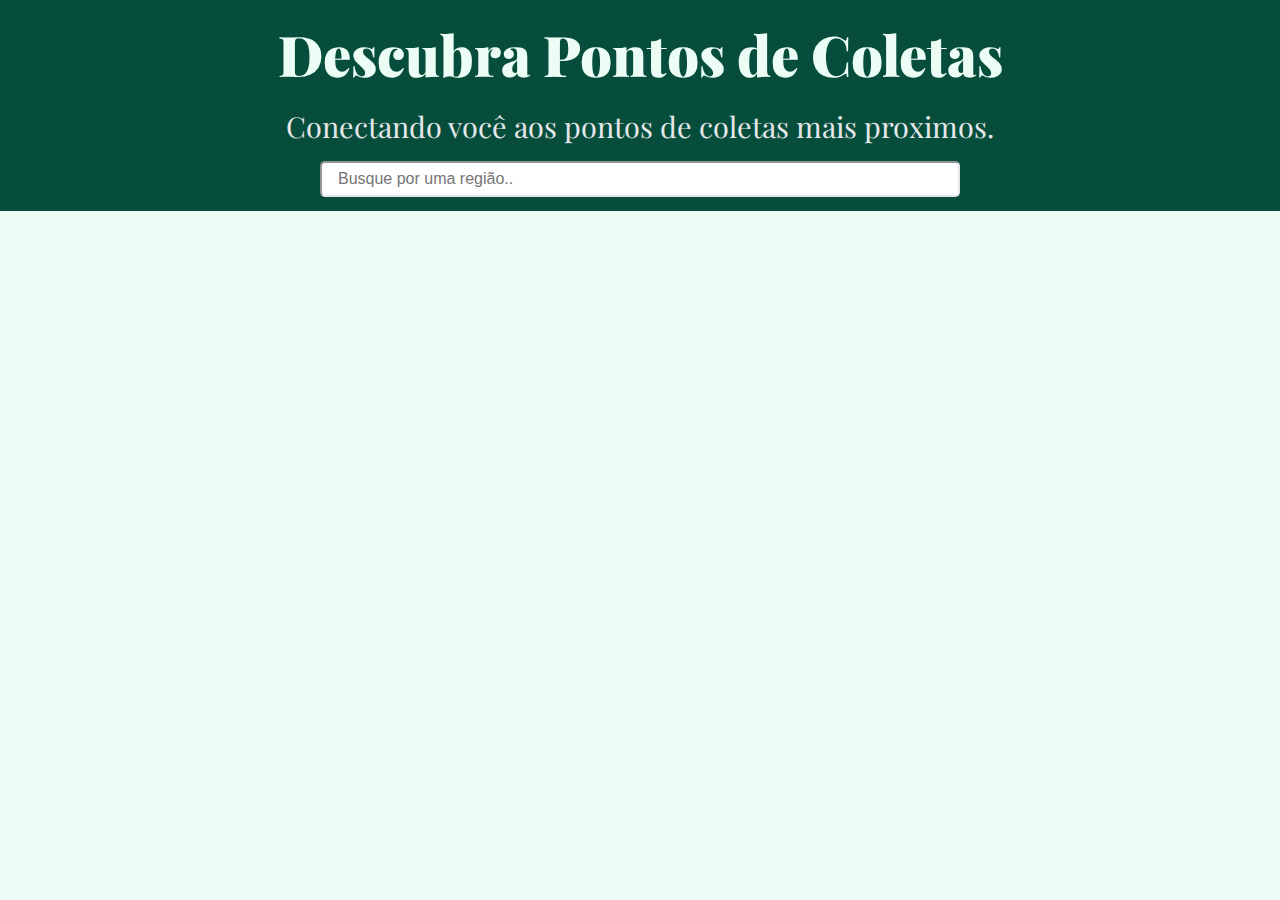
==== frontend/index.html @ 5cf9ed04 "Criando e estilizando header" ====
<!DOCTYPE html>
<html lang="en">
  <head>
    <meta charset="UTF-8" />
    <meta name="viewport" content="width=device-width, initial-scale=1.0" />
    <link rel="stylesheet" href="style.css" />
    <link rel="preconnect" href="https://fonts.googleapis.com" />
    <link rel="preconnect" href="https://fonts.gstatic.com" crossorigin />
    <link
      href="https://fonts.googleapis.com/css2?family=Playfair+Display:ital,wght@0,400..900;1,400..900&display=swap"
      rel="stylesheet"
    />
    <title>Green Manager</title>
  </head>
  <body>
    <header class="header">
      <h1 class="header-primary">Descubra Pontos de Coletas</h1>
      <h3 class="header-secondary">
        Conectando você aos pontos de coletas mais proximos.
      </h3>
      <input class="header-input" type="text" placeholder="Busque por uma região.." />
    </header>
  </body>
</html>
---- frontend/style.css ----
*{
    margin: 0;
    padding: 0;
    box-sizing: border-box;
}

body{
    background-color:#ECFDF5;
}

.header{
    display: flex;
    flex-direction: column;
    align-items: center;
    justify-content: center;
    background-color: #064E3B;
    gap: 1rem;
    border-bottom: 1px solid #064E3B;
}

.header .header-primary,
.header .header-secondary{
    font-family: "Playfair Display", serif;
}

.header-primary{
    margin-top: 1rem;
    font-size: 1.2rem;
    font-weight: 900;
    color: #ECFDF5;

}

.header-secondary{
    font-weight: 400;
    font-size: 1rem;
    color: #E5E7EB;
}

.header-input{
    height: 2rem;
    width: 70%;
    border-radius: 0.3rem;
    padding: 1rem;
    margin-bottom: .8rem;
    border-color: #E5E7EB;
}



@media (min-width:768px) {
    .header-primary{
        font-size: 3.5rem;
    }

    .header-secondary{
        font-size: 1.8rem;
    }

    .header-input{
        width: 50%;
        font-size: 1rem;
    }


}
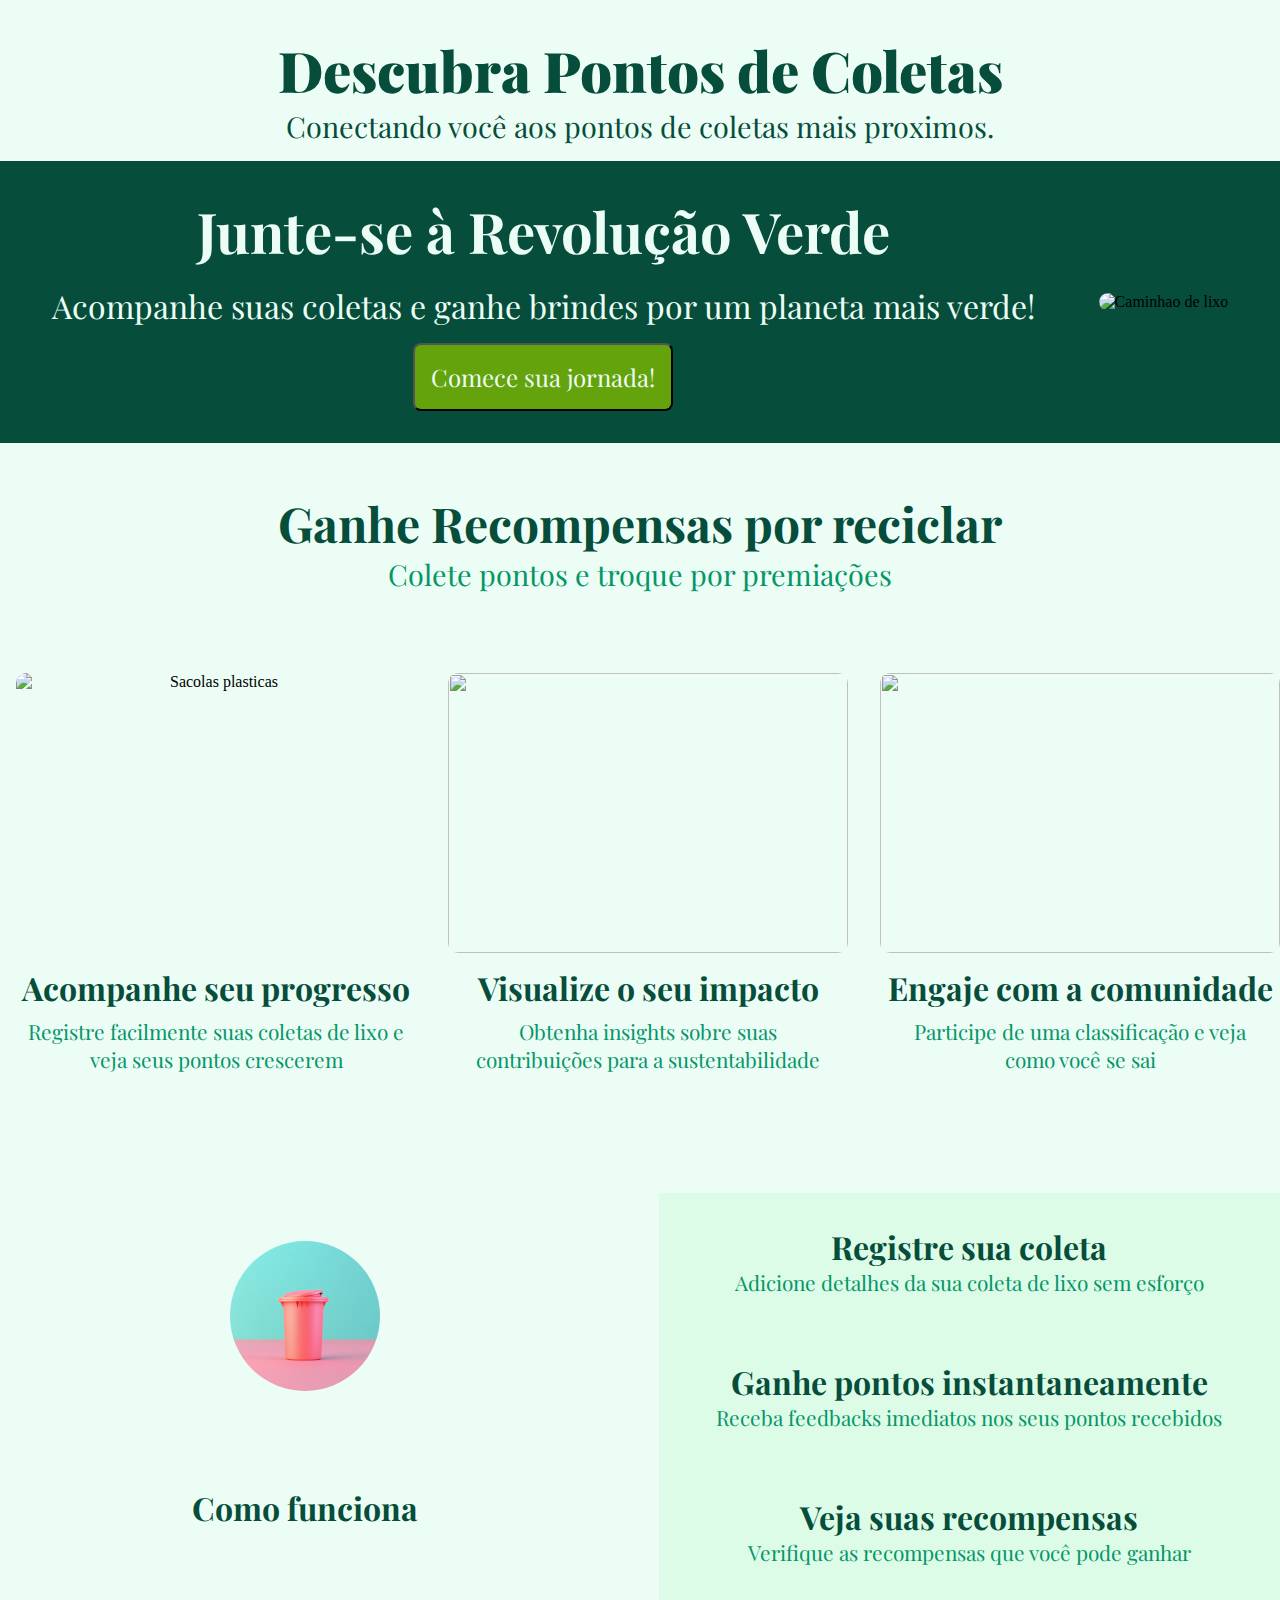
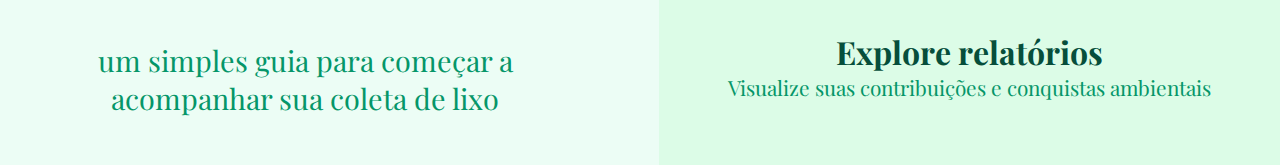
==== commit c93fb89b: "criando e estilizando section instructions" ====
--- a/frontend/index.html
+++ b/frontend/index.html
@@ -3,7 +3,7 @@
   <head>
     <meta charset="UTF-8" />
     <meta name="viewport" content="width=device-width, initial-scale=1.0" />
-    <link rel="stylesheet" href="style.css" />
+    <link rel="stylesheet" href="./styles/style.css" />
     <link rel="preconnect" href="https://fonts.googleapis.com" />
     <link rel="preconnect" href="https://fonts.gstatic.com" crossorigin />
     <link
@@ -18,7 +18,68 @@
       <h3 class="header-secondary">
         Conectando você aos pontos de coletas mais proximos.
       </h3>
-      <input class="header-input" type="text" placeholder="Busque por uma região.." />
     </header>
+    <section class="hero">
+      <div class="hero-box">
+        <div class="hero-cta">
+          <h2>Junte-se à Revolução Verde</h2>
+          <p>
+            Acompanhe suas coletas e ganhe brindes por um planeta mais verde!
+          </p>
+          <button class="hero-btn">Comece sua jornada!</button>
+        </div>
+        <div class="hero-img">
+          <img src="./assets/ON5RS90.jpg" alt="Caminhao de lixo" />
+        </div>
+      </div>
+    </section>
+    <section class="feature-section">
+      <h2 class="section-title">Ganhe Recompensas por reciclar</h2>
+      <p class="section-text">Colete pontos e troque por premiações</p>
+      <div class="features">
+        <div class="feature-img">
+          <img src="./assets/sacolasPlasticas.jpeg" alt="Sacolas plasticas">
+          <h3 class="feature-title">Acompanhe seu progresso</h3>
+          <p class="feature-text">Registre facilmente suas coletas de lixo e veja seus pontos crescerem</p>
+        </div>
+        <div class="feature-img">
+          <img src="./assets/impacto.jpeg" alt="">
+          <h3 class="feature-title">Visualize o seu impacto</h3>
+          <p class="feature-text">Obtenha insights sobre suas contribuições para a sustentabilidade</p>
+        </div>
+        <div class="feature-img">
+          <img src="./assets/gifts.jpeg" alt="">
+          <h3 class="feature-title">Engaje com a comunidade</h3>
+          <p class="feature-text">Participe de uma classificação e veja como você se sai</p>
+        </div>
+      </div>
+    </section>
+    <section>
+      <div class="instructions">
+        <div class="instructions-img">
+          <img src="./assets/lixoRosa.jpeg" alt="Lata de lixo">
+          <h3>Como funciona</h3>
+          <p>um simples guia para começar a acompanhar sua coleta de lixo</p>
+        </div>
+        <div class="instructions-box">
+          <div class="instructions-text">
+            <h4>Registre sua coleta</h4>
+            <p>Adicione detalhes da sua coleta de lixo sem esforço</p>
+          </div>
+          <div class="instructions-text">
+            <h4>Ganhe pontos instantaneamente</h4>
+            <p>Receba feedbacks imediatos nos seus pontos recebidos</p>
+          </div>
+          <div class="instructions-text">
+            <h4>Veja suas recompensas</h4>
+            <p>Verifique as recompensas que você pode ganhar</p>
+          </div>
+          <div class="instructions-text">
+            <h4>Explore relatórios</h4>
+            <p>Visualize suas contribuições e conquistas ambientais</p>
+          </div>
+        </div>
+      </div>
+    </section>
   </body>
 </html>
--- a/frontend/styles/style.css
+++ b/frontend/styles/style.css
@@ -0,0 +1,306 @@
+* {
+    margin: 0;
+    padding: 0;
+    box-sizing: border-box;
+}
+
+body {
+    background-color: #ecfdf5;
+}
+
+.header {
+    text-align: center;
+    background-color: #ecfdf5;
+    gap: 1rem;
+    padding: 1rem;
+}
+
+h1,
+h2,
+h3,
+h4,
+p,
+button {
+    font-family: "Playfair Display", serif;
+}
+
+.header-primary {
+    margin-top: 1rem;
+    font-size: 1.5rem;
+    font-weight: 900;
+    color: #064e3b;
+    border-bottom: 1rem;
+}
+
+.header-secondary {
+    font-weight: 400;
+    font-size: 1.4rem;
+    color: #064e3b;
+}
+
+.header-input {
+    height: 2rem;
+    width: 70%;
+    border-radius: 0.3rem;
+    padding: 1rem;
+    margin-bottom: 0.8rem;
+    border-color: #064e3b;
+}
+
+.hero {
+    background-color: #064e3b;
+}
+
+.hero-box{
+    display: flex;
+    flex-direction: column;
+    align-items: center;
+    justify-content: center;
+    gap: 2rem;
+    padding: 2rem 1.2rem 2rem 1.2rem;
+}
+
+.hero-cta{
+    flex-direction: column;
+    justify-content: center;
+    align-items: center;
+    text-align: center;
+    color: #ecfdf5;
+}
+
+.hero-cta h2{
+    font-size: 1.5rem;
+    margin-bottom: 1rem;
+}
+
+.hero-cta p{
+    font-size: 1rem;
+    margin-bottom: 1rem;
+}
+
+.hero-btn{
+    padding: .7rem;
+    font-size: 1rem;
+    border-radius: 8px;
+    background-color: #65A30D;
+    color: #ecfdf5;
+    cursor: pointer;
+}
+
+.hero-btn:hover{
+    background-color: #064e3b;
+}
+
+.hero-img img{
+    width: 300px;
+    height: 300px;
+    border-radius: 10px;
+}
+
+
+.feature-section{
+    margin-top: 3rem;
+    text-align: center;
+}
+
+.feature-section .section-title{
+    color:#064e3b;
+    font-size: 1.6rem;
+}
+
+.feature-section .section-text{
+    color: #059669;
+    font-size: 1rem;
+}
+
+.features{
+    display: flex;
+    flex-direction: column;
+    justify-content: space-between;
+    margin-top: 1rem;
+}
+
+.feature-img{
+    display: flex;
+    flex-direction: column;
+    align-items: center;
+    margin-bottom: 1rem;
+}
+
+.feature-img img{
+    width: 300px;
+    height: 300px;
+    margin-bottom: .8rem;
+    border-radius: 10px;
+}
+
+.feature-title{
+    font-size: 1.5rem;
+    color: #064E3B;
+}
+
+.feature-text{
+    font-size: 1rem;
+    margin: .5rem;
+    color: #059669;
+}
+
+
+.instructions{
+    display: flex;
+    flex-direction: column;
+    margin-top: 5rem;
+}
+
+.instructions-img{
+    display: flex;
+    flex-direction: column;
+    align-items: center;
+    text-align: center;
+    margin-top: 3rem;
+    margin-bottom: 2rem;
+}
+
+.instructions-img img{
+    width: 150px;
+    height: 150px;
+    border-radius: 50%;
+}
+
+.instructions-img h3{
+    color: #064E3B;
+    font-size: 2rem;
+    margin: auto;
+}
+
+.instructions-img p{
+    color: #059669;
+    font-size: 1.3rem;
+}
+
+.instructions-box{
+    background-color: #DCFCE7;
+}
+
+.instructions-text{
+    margin: .3rem;
+}
+
+.instructions-text h4{
+    color: #064E3B;
+    font-size: 1.6rem;
+}
+
+.instructions-text p{
+    color: #059669;
+    margin-bottom: 2rem;
+}
+
+
+
+@media (min-width: 768px) {
+    .header-primary {
+        font-size: 3.5rem;
+    }
+
+    .header-secondary {
+        font-size: 1.8rem;
+    }
+
+    .header-input {
+        width: 50%;
+        font-size: 1rem;
+    }
+
+    .hero-box{
+        flex-direction: row;
+    }
+
+    .hero-cta{
+        margin-right: 2rem;
+    }
+
+    .hero-cta h2{
+        font-size: 3.5rem;
+    }
+
+    .hero-cta p{
+        font-size: 2rem;
+    }
+
+    .hero-btn{
+        font-size: 1.5rem;
+        padding: 1rem;
+        border-radius: 8px;
+    }
+
+    .hero-img img{
+        width: 600px;
+        height: 600px;
+    }
+
+    .feature-section .section-title{
+        font-size: 3rem;
+    }
+
+    .feature-section .section-text{
+        font-size: 1.8rem;
+        margin-bottom: 4rem;
+    }
+
+    .features{
+        flex-direction: row;
+        justify-content: space-evenly;
+    }
+
+    .feature-img{
+        padding: 1rem;
+    }
+
+    .feature-img img{
+        width: 400px;
+        height: 280px;
+    }
+
+    .feature-title{
+        font-size: 2rem;
+    }
+
+    .feature-text{
+        font-size: 1.3rem;
+    }
+
+    .instructions{
+        flex-direction: row;
+        justify-content: center;
+        gap: 3rem;
+        width: 100vw;
+    }
+
+    .instructions-img p{
+        font-size: 1.8rem;
+        margin: 1rem;
+    }
+
+    .instructions-box{
+        display: flex;
+        justify-content: center;
+        text-align: center;
+        flex-wrap: wrap;
+        padding: 2rem;
+        width: 65%;
+        gap: 2rem;
+    }
+
+    .instructions-text{
+        margin: auto;
+    }
+
+    .instructions-text h4{
+        font-size: 2rem;
+    }
+
+    .instructions-text p{
+        font-size: 1.3rem;
+    }
+}
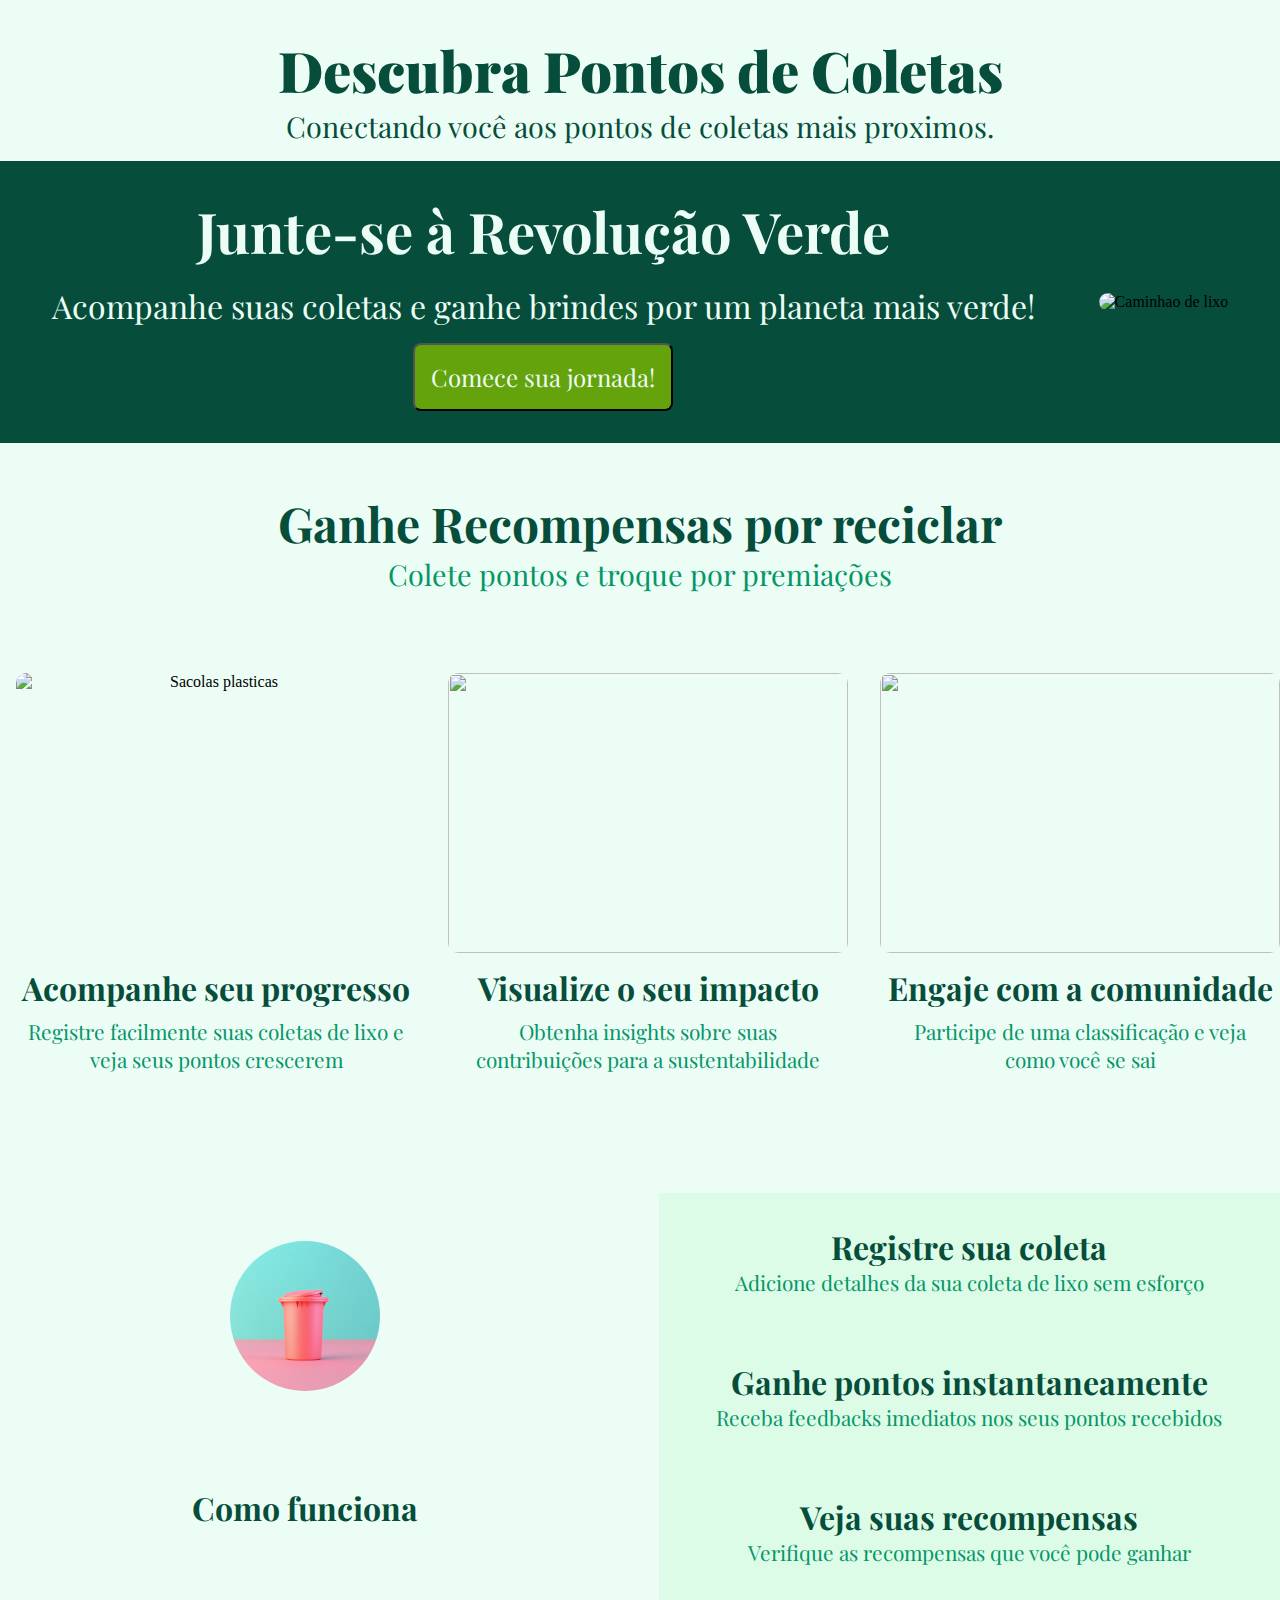
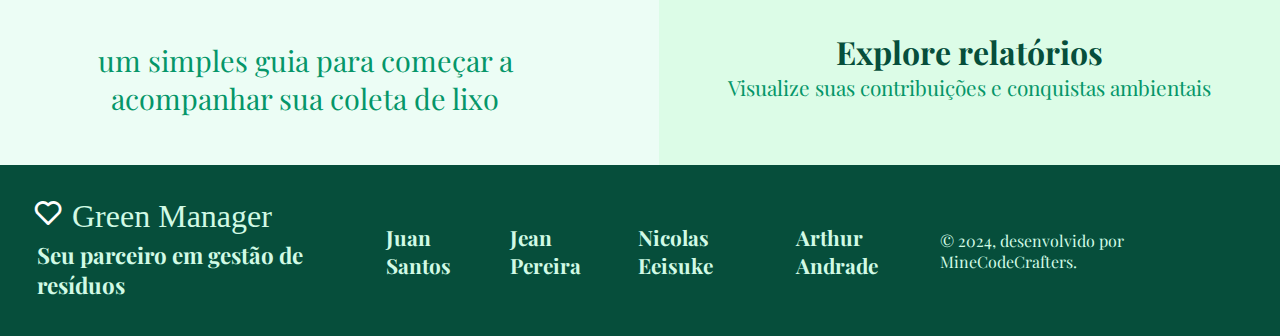
==== commit f17cbc2a: "Merge pull request #6 from JeanPDR/feat/footer" ====
--- a/frontend/index.html
+++ b/frontend/index.html
@@ -8,6 +8,10 @@
     <link rel="preconnect" href="https://fonts.gstatic.com" crossorigin />
     <link
       href="https://fonts.googleapis.com/css2?family=Playfair+Display:ital,wght@0,400..900;1,400..900&display=swap"
+      rel="stylesheet"
+    />
+    <link
+      href="https://unpkg.com/boxicons@2.1.4/css/boxicons.min.css"
       rel="stylesheet"
     />
     <title>Green Manager</title>
@@ -38,26 +42,33 @@
       <p class="section-text">Colete pontos e troque por premiações</p>
       <div class="features">
         <div class="feature-img">
-          <img src="./assets/sacolasPlasticas.jpeg" alt="Sacolas plasticas">
+          <img src="./assets/sacolasPlasticas.jpeg" alt="Sacolas plasticas" />
           <h3 class="feature-title">Acompanhe seu progresso</h3>
-          <p class="feature-text">Registre facilmente suas coletas de lixo e veja seus pontos crescerem</p>
+          <p class="feature-text">
+            Registre facilmente suas coletas de lixo e veja seus pontos
+            crescerem
+          </p>
         </div>
         <div class="feature-img">
-          <img src="./assets/impacto.jpeg" alt="">
+          <img src="./assets/impacto.jpeg" alt="" />
           <h3 class="feature-title">Visualize o seu impacto</h3>
-          <p class="feature-text">Obtenha insights sobre suas contribuições para a sustentabilidade</p>
+          <p class="feature-text">
+            Obtenha insights sobre suas contribuições para a sustentabilidade
+          </p>
         </div>
         <div class="feature-img">
-          <img src="./assets/gifts.jpeg" alt="">
+          <img src="./assets/gifts.jpeg" alt="" />
           <h3 class="feature-title">Engaje com a comunidade</h3>
-          <p class="feature-text">Participe de uma classificação e veja como você se sai</p>
+          <p class="feature-text">
+            Participe de uma classificação e veja como você se sai
+          </p>
         </div>
       </div>
     </section>
     <section>
       <div class="instructions">
         <div class="instructions-img">
-          <img src="./assets/lixoRosa.jpeg" alt="Lata de lixo">
+          <img src="./assets/lixoRosa.jpeg" alt="Lata de lixo" />
           <h3>Como funciona</h3>
           <p>um simples guia para começar a acompanhar sua coleta de lixo</p>
         </div>
@@ -81,5 +92,28 @@
         </div>
       </div>
     </section>
+    <footer>
+      <div class="footer-icon">
+        <i class="bx bx-heart"></i>
+        Green Manager
+        <h3>Seu parceiro em gestão de resíduos</h3>
+      </div>
+      <div class="membros">
+        <h4>
+          <a href="https://www.linkedin.com/in/juan-s-moreira/">Juan Santos</a>
+        </h4>
+        <h4>
+          <a href="https://www.linkedin.com/in/jeanpreis/">Jean Pereira</a>
+        </h4>
+        <h4>
+          <a
+            href="https://www.linkedin.com/in/nicolas-miaguchiku?utm_source=share&utm_campaign=share_via&utm_content=profile&utm_medium=ios_app "
+            >Nicolas Eeisuke</a
+          >
+        </h4>
+        <h4><a href="https://www.linkedin.com/in/arthur-andrade-mares-guia-a02bb2275?utm_source=share&utm_campaign=share_via&utm_content=profile&utm_medium=ios_app">Arthur Andrade</a></h4>
+      </div>
+      <p>&copy; 2024, desenvolvido por MineCodeCrafters.</p>
+    </footer>
   </body>
 </html>
--- a/frontend/styles/style.css
+++ b/frontend/styles/style.css
@@ -51,7 +51,7 @@
     background-color: #064e3b;
 }
 
-.hero-box{
+.hero-box {
     display: flex;
     flex-direction: column;
     align-items: center;
@@ -60,7 +60,7 @@
     padding: 2rem 1.2rem 2rem 1.2rem;
 }
 
-.hero-cta{
+.hero-cta {
     flex-direction: column;
     justify-content: center;
     align-items: center;
@@ -68,91 +68,89 @@
     color: #ecfdf5;
 }
 
-.hero-cta h2{
+.hero-cta h2 {
     font-size: 1.5rem;
     margin-bottom: 1rem;
 }
 
-.hero-cta p{
+.hero-cta p {
     font-size: 1rem;
     margin-bottom: 1rem;
 }
 
-.hero-btn{
-    padding: .7rem;
+.hero-btn {
+    padding: 0.7rem;
     font-size: 1rem;
     border-radius: 8px;
-    background-color: #65A30D;
+    background-color: #65a30d;
     color: #ecfdf5;
     cursor: pointer;
 }
 
-.hero-btn:hover{
+.hero-btn:hover {
     background-color: #064e3b;
 }
 
-.hero-img img{
+.hero-img img {
     width: 300px;
     height: 300px;
     border-radius: 10px;
 }
 
-
-.feature-section{
+.feature-section {
     margin-top: 3rem;
     text-align: center;
 }
 
-.feature-section .section-title{
-    color:#064e3b;
+.feature-section .section-title {
+    color: #064e3b;
     font-size: 1.6rem;
 }
 
-.feature-section .section-text{
+.feature-section .section-text {
     color: #059669;
     font-size: 1rem;
 }
 
-.features{
+.features {
     display: flex;
     flex-direction: column;
     justify-content: space-between;
     margin-top: 1rem;
 }
 
-.feature-img{
+.feature-img {
     display: flex;
     flex-direction: column;
     align-items: center;
     margin-bottom: 1rem;
 }
 
-.feature-img img{
+.feature-img img {
     width: 300px;
     height: 300px;
-    margin-bottom: .8rem;
+    margin-bottom: 0.8rem;
     border-radius: 10px;
 }
 
-.feature-title{
+.feature-title {
     font-size: 1.5rem;
-    color: #064E3B;
-}
-
-.feature-text{
-    font-size: 1rem;
-    margin: .5rem;
+    color: #064e3b;
+}
+
+.feature-text {
+    font-size: 1rem;
+    margin: 0.5rem;
     color: #059669;
 }
 
-
-.instructions{
+.instructions {
     display: flex;
     flex-direction: column;
     margin-top: 5rem;
 }
 
-.instructions-img{
+.instructions-img {
     display: flex;
     flex-direction: column;
     align-items: center;
@@ -161,42 +159,87 @@
     margin-bottom: 2rem;
 }
 
-.instructions-img img{
+.instructions-img img {
     width: 150px;
     height: 150px;
     border-radius: 50%;
 }
 
-.instructions-img h3{
-    color: #064E3B;
+.instructions-img h3 {
+    color: #064e3b;
     font-size: 2rem;
     margin: auto;
 }
 
-.instructions-img p{
+.instructions-img p {
     color: #059669;
     font-size: 1.3rem;
 }
 
-.instructions-box{
-    background-color: #DCFCE7;
-}
-
-.instructions-text{
-    margin: .3rem;
-}
-
-.instructions-text h4{
-    color: #064E3B;
+.instructions-box {
+    background-color: #dcfce7;
+}
+
+.instructions-text {
+    margin: 0.3rem;
+}
+
+.instructions-text h4 {
+    color: #064e3b;
     font-size: 1.6rem;
 }
 
-.instructions-text p{
+.instructions-text p {
     color: #059669;
     margin-bottom: 2rem;
 }
 
-
+footer {
+    background-color: #064e3b;
+    padding: 2rem;
+}
+
+.footer-icon {
+    color: #d1fae5;
+    font-size: 2rem;
+    /* margin-top: 1rem; */
+}
+
+.footer-icon .bx-heart {
+    color: #fff;
+}
+
+.footer-icon h3 {
+    color: #d1fae5;
+    font-size: 1.4rem;
+    margin: .3rem;
+}
+
+footer .membros {
+    display: flex;
+    flex-direction: column;
+    justify-content: space-between;
+    margin: .4rem 0 .4rem .3rem;
+}
+
+.membros h4{
+    font-size: 1.3rem;
+}
+
+.membros a {
+    text-decoration: none;
+    color: #d1fae5;
+    cursor: pointer;
+}
+
+.membros a:hover{
+    text-decoration-line: underline;
+}
+
+footer p {
+    color: #d1fae5;
+    font-size: 1rem;
+}
 
 @media (min-width: 768px) {
     .header-primary {
@@ -212,77 +255,77 @@
         font-size: 1rem;
     }
 
-    .hero-box{
+    .hero-box {
         flex-direction: row;
     }
 
-    .hero-cta{
+    .hero-cta {
         margin-right: 2rem;
     }
 
-    .hero-cta h2{
+    .hero-cta h2 {
         font-size: 3.5rem;
     }
 
-    .hero-cta p{
+    .hero-cta p {
         font-size: 2rem;
     }
 
-    .hero-btn{
+    .hero-btn {
         font-size: 1.5rem;
         padding: 1rem;
         border-radius: 8px;
     }
 
-    .hero-img img{
+    .hero-img img {
         width: 600px;
         height: 600px;
     }
 
-    .feature-section .section-title{
+    .feature-section .section-title {
         font-size: 3rem;
     }
 
-    .feature-section .section-text{
+    .feature-section .section-text {
         font-size: 1.8rem;
         margin-bottom: 4rem;
     }
 
-    .features{
+    .features {
         flex-direction: row;
         justify-content: space-evenly;
     }
 
-    .feature-img{
+    .feature-img {
         padding: 1rem;
     }
 
-    .feature-img img{
+    .feature-img img {
         width: 400px;
         height: 280px;
     }
 
-    .feature-title{
+    .feature-title {
         font-size: 2rem;
     }
 
-    .feature-text{
+    .feature-text {
         font-size: 1.3rem;
     }
 
-    .instructions{
+    .instructions {
         flex-direction: row;
         justify-content: center;
         gap: 3rem;
         width: 100vw;
     }
 
-    .instructions-img p{
+    .instructions-img p {
         font-size: 1.8rem;
         margin: 1rem;
     }
 
-    .instructions-box{
+    .instructions-box {
         display: flex;
         justify-content: center;
         text-align: center;
@@ -292,15 +335,29 @@
         gap: 2rem;
     }
 
-    .instructions-text{
+    .instructions-text {
         margin: auto;
     }
 
-    .instructions-text h4{
+    .instructions-text h4 {
         font-size: 2rem;
     }
 
-    .instructions-text p{
+    .instructions-text p {
         font-size: 1.3rem;
     }
-}
+
+    footer{
+        display: flex;
+        justify-content: space-between;
+        align-items: center;
+    }
+
+    footer .membros{
+        display: flex;
+        flex-direction: row;
+        justify-content: space-between;
+        gap: 1rem;
+    }
+ 
+}
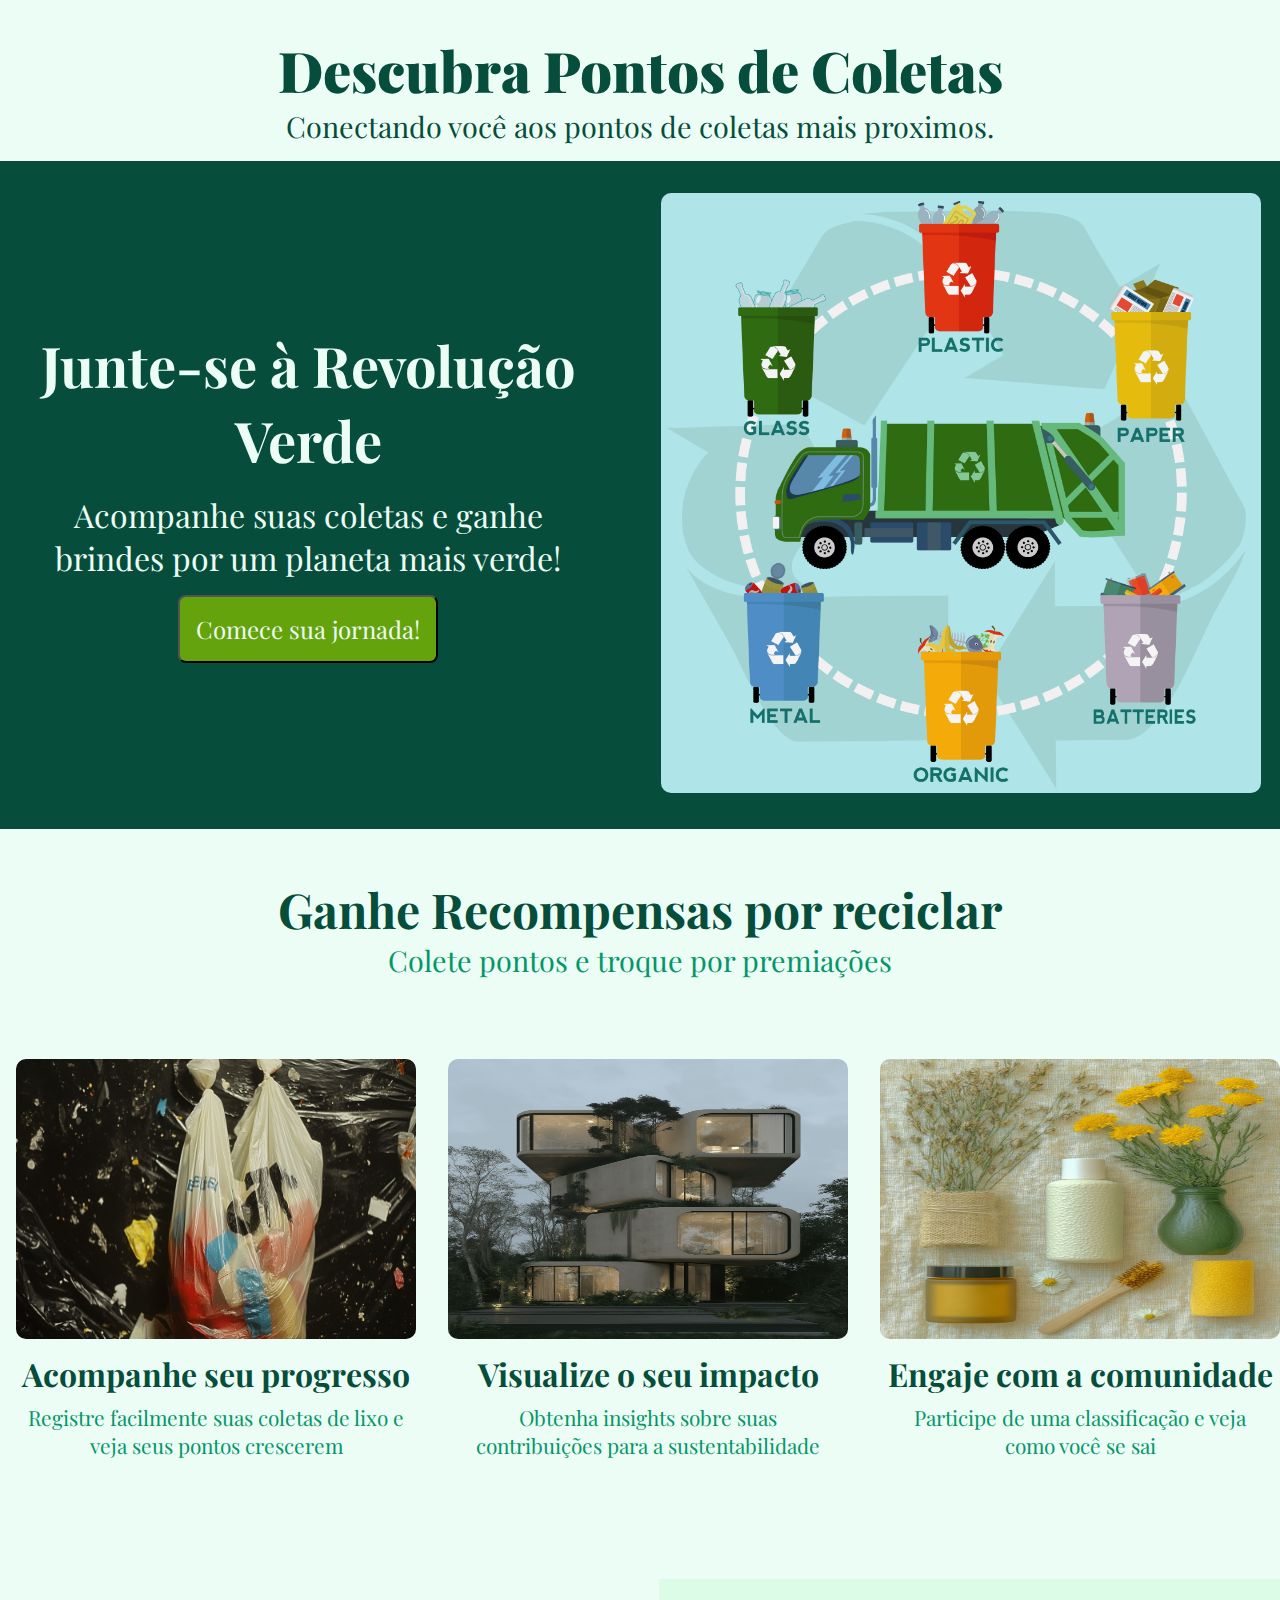
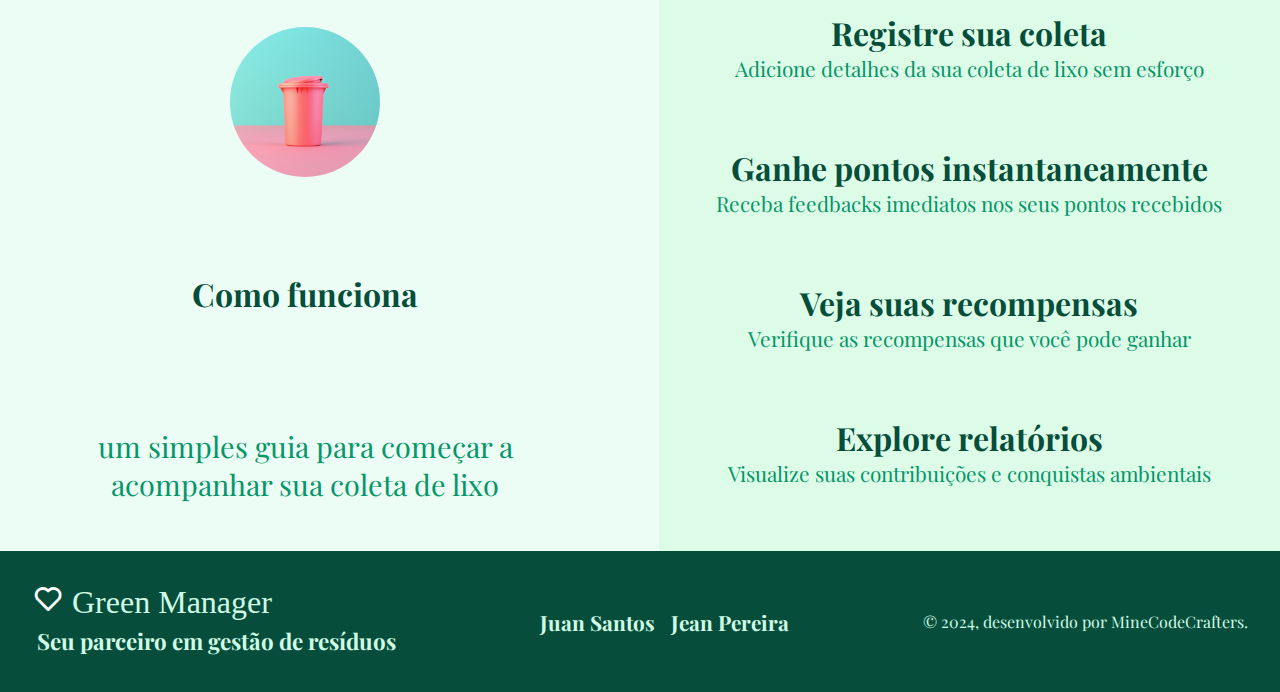
==== commit a23791c2: "Merge pull request #10 from JeanPDR/homol-front" ====
--- a/frontend/index.html
+++ b/frontend/index.html
@@ -1,9 +1,10 @@
 <!DOCTYPE html>
-<html lang="en">
+<html lang="pt-br">
   <head>
     <meta charset="UTF-8" />
     <meta name="viewport" content="width=device-width, initial-scale=1.0" />
-    <link rel="stylesheet" href="./styles/style.css" />
+    <link rel="shortcut icon" href="./assets/favicon.ico" type="image/x-icon" />
+    <link rel="stylesheet" href="./styles/landingPage.css" />
     <link rel="preconnect" href="https://fonts.googleapis.com" />
     <link rel="preconnect" href="https://fonts.gstatic.com" crossorigin />
     <link
@@ -30,7 +31,9 @@
           <p>
             Acompanhe suas coletas e ganhe brindes por um planeta mais verde!
           </p>
-          <button class="hero-btn">Comece sua jornada!</button>
+          <button class="hero-btn">
+            <a href="./pages/home/index.html">Comece sua jornada!</a>
+          </button>
         </div>
         <div class="hero-img">
           <img src="./assets/ON5RS90.jpg" alt="Caminhao de lixo" />
@@ -105,13 +108,6 @@
         <h4>
           <a href="https://www.linkedin.com/in/jeanpreis/">Jean Pereira</a>
         </h4>
-        <h4>
-          <a
-            href="https://www.linkedin.com/in/nicolas-miaguchiku?utm_source=share&utm_campaign=share_via&utm_content=profile&utm_medium=ios_app "
-            >Nicolas Eeisuke</a
-          >
-        </h4>
-        <h4><a href="https://www.linkedin.com/in/arthur-andrade-mares-guia-a02bb2275?utm_source=share&utm_campaign=share_via&utm_content=profile&utm_medium=ios_app">Arthur Andrade</a></h4>
       </div>
       <p>&copy; 2024, desenvolvido por MineCodeCrafters.</p>
     </footer>
--- a/frontend/styles/landingPage.css
+++ b/frontend/styles/landingPage.css
@@ -0,0 +1,372 @@
+* {
+    margin: 0;
+    padding: 0;
+    box-sizing: border-box;
+}
+
+body {
+    background-color: #ecfdf5;
+}
+
+.header {
+    text-align: center;
+    background-color: #ecfdf5;
+    gap: 1rem;
+    padding: 1rem;
+}
+
+h1,
+h2,
+h3,
+h4,
+p,
+button {
+    font-family: "Playfair Display", serif;
+}
+
+.header-primary {
+    margin-top: 1rem;
+    font-size: 1.5rem;
+    font-weight: 900;
+    color: #064e3b;
+    border-bottom: 1rem;
+}
+
+.header-secondary {
+    font-weight: 400;
+    font-size: 1.4rem;
+    color: #064e3b;
+}
+
+.header-input {
+    height: 2rem;
+    width: 70%;
+    border-radius: 0.3rem;
+    padding: 1rem;
+    margin-bottom: 0.8rem;
+    border-color: #064e3b;
+}
+
+.hero {
+    background-color: #064e3b;
+}
+
+.hero-box {
+    display: flex;
+    flex-direction: column;
+    align-items: center;
+    justify-content: center;
+    gap: 2rem;
+    padding: 2rem 1.2rem 2rem 1.2rem;
+}
+
+.hero-cta {
+    flex-direction: column;
+    justify-content: center;
+    align-items: center;
+    text-align: center;
+    color: #ecfdf5;
+}
+
+.hero-cta h2 {
+    font-size: 1.5rem;
+    margin-bottom: 1rem;
+}
+
+.hero-cta p {
+    font-size: 1rem;
+    margin-bottom: 1rem;
+}
+
+.hero-btn {
+    padding: 0.7rem;
+    font-size: 1rem;
+    border-radius: 8px;
+    background-color: #65a30d;
+    color: #ecfdf5;
+    cursor: pointer;
+}
+
+.hero-btn a{
+    color: #ecfdf5;
+    text-decoration: none;
+}
+
+.hero-btn a:hover{
+    text-decoration-line: underline;
+}
+
+.hero-btn:hover {
+    background-color: #064e3b;
+}
+
+.hero-img img {
+    width: 300px;
+    height: 300px;
+    border-radius: 10px;
+}
+
+.feature-section {
+    margin-top: 3rem;
+    text-align: center;
+}
+
+.feature-section .section-title {
+    color: #064e3b;
+    font-size: 1.6rem;
+}
+
+.feature-section .section-text {
+    color: #059669;
+    font-size: 1rem;
+}
+
+.features {
+    display: flex;
+    flex-direction: column;
+    justify-content: space-between;
+    margin-top: 1rem;
+}
+
+.feature-img {
+    display: flex;
+    flex-direction: column;
+    align-items: center;
+    margin-bottom: 1rem;
+}
+
+.feature-img img {
+    width: 300px;
+    height: 300px;
+    margin-bottom: 0.8rem;
+    border-radius: 10px;
+}
+
+.feature-title {
+    font-size: 1.5rem;
+    color: #064e3b;
+}
+
+.feature-text {
+    font-size: 1rem;
+    margin: 0.5rem;
+    color: #059669;
+}
+
+.instructions {
+    display: flex;
+    flex-direction: column;
+    margin-top: 5rem;
+}
+
+.instructions-img {
+    display: flex;
+    flex-direction: column;
+    align-items: center;
+    text-align: center;
+    margin-top: 3rem;
+    margin-bottom: 2rem;
+}
+
+.instructions-img img {
+    width: 150px;
+    height: 150px;
+    border-radius: 50%;
+}
+
+.instructions-img h3 {
+    color: #064e3b;
+    font-size: 2rem;
+    margin: auto;
+}
+
+.instructions-img p {
+    color: #059669;
+    font-size: 1.3rem;
+}
+
+.instructions-box {
+    background-color: #dcfce7;
+}
+
+.instructions-text {
+    margin: 0.3rem;
+}
+
+.instructions-text h4 {
+    color: #064e3b;
+    font-size: 1.6rem;
+}
+
+.instructions-text p {
+    color: #059669;
+    margin-bottom: 2rem;
+}
+
+footer {
+    background-color: #064e3b;
+    padding: 2rem;
+}
+
+.footer-icon {
+    color: #d1fae5;
+    font-size: 2rem;
+    /* margin-top: 1rem; */
+}
+
+.footer-icon .bx-heart {
+    color: #fff;
+}
+
+.footer-icon h3 {
+    color: #d1fae5;
+    font-size: 1.4rem;
+    margin: .3rem;
+}
+
+footer .membros {
+    display: flex;
+    flex-direction: column;
+    justify-content: space-between;
+    margin: .4rem 0 .4rem .3rem;
+}
+
+.membros h4{
+    font-size: 1.3rem;
+}
+
+.membros a {
+    text-decoration: none;
+    color: #d1fae5;
+    cursor: pointer;
+}
+
+.membros a:hover{
+    text-decoration-line: underline;
+}
+
+footer p {
+    color: #d1fae5;
+    font-size: 1rem;
+}
+
+@media (min-width: 768px) {
+    .header-primary {
+        font-size: 3.5rem;
+    }
+
+    .header-secondary {
+        font-size: 1.8rem;
+    }
+
+    .header-input {
+        width: 50%;
+        font-size: 1rem;
+    }
+
+    .hero-box {
+        flex-direction: row;
+    }
+
+    .hero-cta {
+        margin-right: 2rem;
+    }
+
+    .hero-cta h2 {
+        font-size: 3.5rem;
+    }
+
+    .hero-cta p {
+        font-size: 2rem;
+    }
+
+    .hero-btn {
+        font-size: 1.5rem;
+        padding: 1rem;
+        border-radius: 8px;
+    }
+
+    .hero-img img {
+        width: 600px;
+        height: 600px;
+    }
+
+    .feature-section .section-title {
+        font-size: 3rem;
+    }
+
+    .feature-section .section-text {
+        font-size: 1.8rem;
+        margin-bottom: 4rem;
+    }
+
+    .features {
+        flex-direction: row;
+        justify-content: space-evenly;
+    }
+
+    .feature-img {
+        padding: 1rem;
+    }
+
+    .feature-img img {
+        width: 400px;
+        height: 280px;
+    }
+
+    .feature-title {
+        font-size: 2rem;
+    }
+
+    .feature-text {
+        font-size: 1.3rem;
+    }
+
+    .instructions {
+        flex-direction: row;
+        justify-content: center;
+        gap: 3rem;
+        width: 100vw;
+    }
+
+    .instructions-img p {
+        font-size: 1.8rem;
+        margin: 1rem;
+    }
+
+    .instructions-box {
+        display: flex;
+        justify-content: center;
+        text-align: center;
+        flex-wrap: wrap;
+        padding: 2rem;
+        width: 65%;
+        gap: 2rem;
+    }
+
+    .instructions-text {
+        margin: auto;
+    }
+
+    .instructions-text h4 {
+        font-size: 2rem;
+    }
+
+    .instructions-text p {
+        font-size: 1.3rem;
+    }
+
+    footer{
+        display: flex;
+        justify-content: space-between;
+        align-items: center;
+    }
+
+    footer .membros{
+        display: flex;
+        flex-direction: row;
+        justify-content: space-between;
+        gap: 1rem;
+    }
+ 
+}
